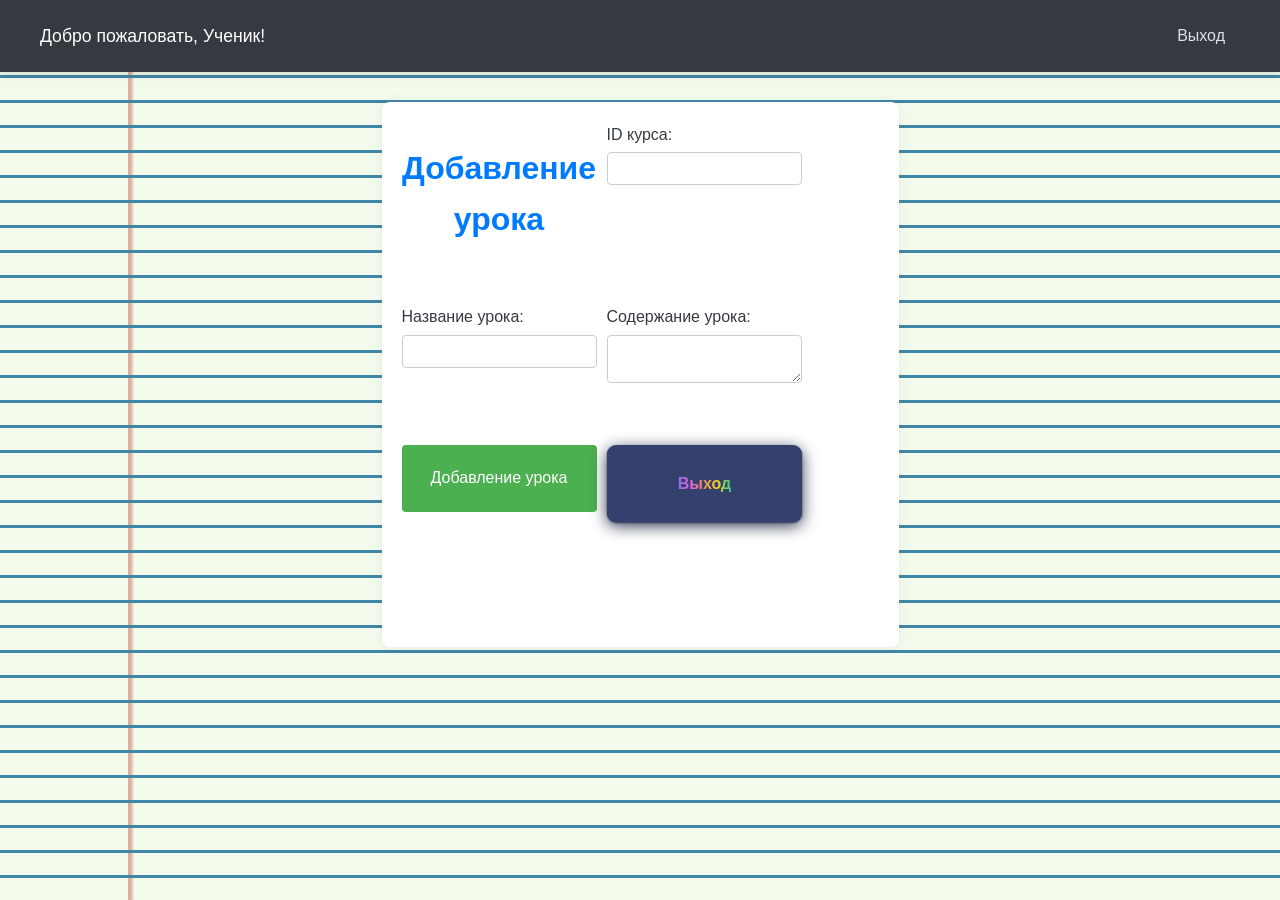
==== assets/asset_2.html @ 4a4d155e "9.4.5.004 переделка" ====
<!DOCTYPE html>
<html lang="ru">

<head>

    <meta charset="UTF-8">
    <title>Редактирование ФИО пользователя</title>
    <link rel="stylesheet" href="../css/style.css">
</head>
<header>
    <div class="nav-bar">
        <span>Добро пожаловать, Ученик!</span>
        <a href="----------------">Выход</a>

    </div>
</header>

<!DOCTYPE html>
<html lang="ru">

<head>
    <meta charset="UTF-8">
    <title>Редактирование ФИО пользователя</title>
    <style>
        main {
            background-color: #fff;
            padding: 20px;
            border-radius: 8px;
            box-shadow: 0 0 10px rgba(0, 0, 0, 0.1);
            max-width: 300px;
            min-width: 300px;
        }

        h1 {
            text-align: center;
            margin-bottom: 20px;
        }

        .form-group {
            margin-bottom: 15px;
        }

        label {
            display: block;
            margin-bottom: 5px;
        }

        input[type="text"],
        textarea {
            width: 100%;
            padding: 8px;
            box-sizing: border-box;
            border: 1px solid #ccc;
            border-radius: 4px;
        }

        .btn {
            display: block;
            width: 100%;
            padding: 10px;
            margin-bottom: 10px;
            border: none;
            border-radius: 4px;
            background-color: #4CAF50;
            color: white;
            cursor: pointer;
            font-size: 16px;
        }

        .btn:hover {
            background-color: #45a049;
        }

        .error-message {
            color: red;
            text-align: center;
            margin-top: 10px;
        }

        .success-message {
            color: green;
            text-align: center;
            margin-top: 10px;
        }

        .Regis-btn {
            font-size: 16px;
            font-weight: bold;
            color: #ff7576;
            background-color: #35416d;
            border: none;
            outline: none;
            cursor: pointer;
            padding: 12px 24px;
            position: relative;
            line-height: 24px;
            border-radius: 9px;
            box-shadow: 0px 1px 2px #333b58, 0px 4px 16px #363c55;
            transform-style: preserve-3d;
            transform: scale(var(--s, 1)) perspective(600px) rotateX(var(--rx, 0deg)) rotateY(var(--ry, 0deg));
            perspective: 600px;
            transition: transform 0.1s;
        }

        .Regis-btn:hover {
            --s: 1.05;
        }

        .Regis-btn:active {
            transform: translateY(2px);
        }

        .no-underline {
            text-decoration: none;
            background: linear-gradient(90deg, #866ee7, #ea60da, #ed8f57, #fbd41d, #2cca91);
            -webkit-background-clip: text;
            -webkit-text-fill-color: transparent;
            background-clip: text;
            display: inline-block;
        }

        .rainbow-hover:active {
            transition: 0.3s;
            transform: scale(0.93);
        }

        .container1 {
            width: 400px;
            height: 400px;
            display: grid;
            grid-template-columns: repeat(2, 1fr);
            gap: 10px;
        }

        .box {
            background-color: rgb(157, 241, 195);
            padding: 18px;
            text-align: center;
            font-size: 24px;
        }

        .ma {
            background-color: #fff;
            padding: 20px;
            border-radius: 8px;
            box-shadow: 0 0 10px rgba(116, 86, 86, 0.1);
            max-width: 477px;
            min-width: 300px;
            height: 505px;

        }
    </style>
</head>

<body class="container">
    <div class=>
        <main class="ma">
            <div class="container1">
                 <h1>Добавление урока</h1>
            <div class="form-group">
                <label for="course_id">ID курса:</label>
                <input type="text" id="course_id" name="course_id" required>
            </div>
            <div class="form-group">
                <label for="lesson_name">Название урока:</label>
                <input type="text" id="lesson_name" name="lesson_name" required>
            </div>
            <div class="form-group">
                <label for="lesson_content">Содержание урока:</label>
                <textarea id="lesson_content" name="lesson_content" required></textarea>
            </div>
            <button type="submit" name="add_bt" class="btn">Добавление урока</button>
            <button name="login_as_regist" class="Regis-btn">
                <a Href="http://localhost/15/your_project_folder/teacher/reposts_Html.php" class="no-underline">
                    Выход
                </a>
            </button>
            </div>
        </main>
    </div>
</body>

</html>

</html>
---- css/style.css ----
/* --- Общие стили --- */
body {
    font-family: 'Segoe UI', Tahoma, Geneva, Verdana, sans-serif;
    background-color: #f8f9fa;
    /* Светло-серый фон */
    background: #ced4da;
    color: #343a40;
    /* Темно-серый текст */
    margin: 0;
    padding: 0;
    line-height: 1.6;
}

header {
    background-color: #343a40;
    /* Темно-синий заголовок */
    color: #ffffff;

    padding: 15px 30px;
    box-shadow: 0 4px 8px rgba(0, 0, 0, 0.1);
    position: sticky;
    /* Фиксированный заголовок */
    top: 0;
    z-index: 1000;
}

.nav-bar {
    display: flex;
    justify-content: space-between;
    align-items: center;
    max-width: 1200px;
    margin: 0 auto;
}

.nav-bar span {
    font-size: 1.1rem;
    font-weight: 500;
}

.nav-bar a {
    color: #dee2e6;
    /* Светло-серый цвет ссылок */
    text-decoration: none;
    padding: 8px 15px;
    border-radius: 5px;
    transition: background-color 0.3s ease, color 0.3s ease;
    margin-left: 15px;
}

.nav-bar a:hover {
    background-color: #3674b3;
    /* Чуть светлее фон при наведении */
    color: #ffffff;
}

main {
    padding: 30px;
    max-width: 1200px;
    margin: 30px auto;
    background-color: #ffffff;
    /* Белый фон для основного контента */
    border-radius: 10px;
    box-shadow: 0 6px 12px rgba(0, 0, 0, 0.08);
}

h1,
h2,
h3,
h4 {
    color: #007bff;
    /* Яркий синий заголовок */
    margin-bottom: 20px;
    font-weight: 600;
}

/* --- Страница входа --- */
.login-container {
    max-width: 450px;
    margin: 100px auto;
    padding: 40px;
    background: #ffffff;
    border-radius: 12px;
    box-shadow: 0 10px 20px rgba(0, 0, 0, 0.15);
    text-align: center;
    border: 1px solid #e0e0e0;
}

.login-container h1 {
    color: #343a40;
    margin-bottom: 30px;
    font-size: 2rem;
}

.login-container form label {
    display: block;
    margin-top: 18px;
    text-align: left;
    font-weight: 600;
    color: #495057;
    font-size: 0.95rem;
}

.login-container form input[type="text"],
.login-container form input[type="password"] {
    width: 100%;
    padding: 15px;
    margin-top: 10px;
    border: 1px solid #ced4da;
    /* Светло-серый бордер */
    border-radius: 8px;
    box-sizing: border-box;
    font-size: 1.1rem;
    transition: border-color 0.2s ease, box-shadow 0.2s ease;
}

.login-container form input[type="text"]:focus,
.login-container form input[type="password"]:focus {
    border-color: #80bdff;
    box-shadow: 0 0 0 0.2rem rgba(0, 123, 255, 0.25);
    outline: none;
}

.login-container button {
    width: 100%;
    padding: 15px;
    background-color: #007bff;
    /* Ярко-синяя кнопка */
    color: white;
    border: none;
    border-radius: 8px;
    cursor: pointer;
    margin-top: 30px;
    font-size: 1.2rem;
    font-weight: 600;
    transition: background-color 0.3s ease, transform 0.2s ease;
}

.login-container button:hover {
    background-color: #0056b3;
    /* Темно-синий при наведении */
    transform: translateY(-2px);
}

.error {
    color: #dc3545;
    /* Красный текст ошибки */
    background-color: #f8d7da;
    /* Светло-красный фон */
    padding: 15px;
    border: 1px solid #f5c6cb;
    border-radius: 8px;
    margin-bottom: 25px;
    text-align: left;
    font-size: 0.95rem;
}

/* --- Карточки и секции --- */
.card {
    background: #ffffff;
    border: 1px solid #e0e0e0;
    padding: 30px;
    border-radius: 10px;
    box-shadow: 0 8px 16px rgba(0, 0, 0, 0.07);
    margin-bottom: 30px;
}

.form-section {
    border-left: 6px solid #28a745;
    
    /* Зеленый маркер для форм */
}

.card h3 {
    margin-top: 0;
    color: #28a745;
    /* Зеленый для заголовков секций */
    font-size: 1.7rem;
}

/* --- Кнопки --- */
.btn {
    display: inline-block;
    padding: 12px 22px;
    background-color: #007bff;
    color: white;
    text-decoration: none;
    border-radius: 6px;
    cursor: pointer;
    border: none;
    font-size: 1.05rem;
    font-weight: 500;
    transition: background-color 0.3s ease, transform 0.2s ease;
    margin-right: 15px;
    margin-bottom: 10px;
    /* Отступ для кнопок */
}

.btn:hover {
    background-color: #0056b3;
    transform: translateY(-1px);
}

.back-link {
    background-color: #6c757d;
    /* Серый цвет */
}

.back-link:hover {
    background-color: #5a6268;
}

.save-btn {
    background-color: #28a745;
    /* Зеленый для сохранения */
}

.save-btn:hover {
    background-color: #218838;
}

.view-btn {
    background-color: #ffc107;
    /* Желтый */
    color: #343a40;
}

.view-btn:hover {
    background-color: #e0a800;
    color: #343a40;
}

.no-underline {
    text-decoration: none;

}

/* --- Прогресс --- */
.progress-bar-container {
    width: 100%;
    background-color: #e9ecef;
    /* Очень светло-серый */
    border-radius: 12px;
    margin: 15px 0;
    overflow: hidden;
}

.progress-bar {
    height: 20px;
    background-color: #28a745;
    /* Зеленый прогресс */
    border-radius: 12px;
    transition: width 1s ease-in-out;
    text-align: center;
    color: white;
    line-height: 20px;
    font-size: 0.9rem;
    font-weight: 500;
}

.large .progress-bar {
    height: 30px;
    line-height: 30px;
    font-size: 1.1rem;
}

/* --- Списки уроков --- */
.lesson-list {
    list-style: none;
    padding: 0;
    margin-top: 20px;
}

.lesson-list li {
    display: flex;
    align-items: center;
    padding: 15px 0;
    border-bottom: 1px dashed #dee2e6;
}

.lesson-list li:last-child {
    border-bottom: none;
}

.lesson-title {
    flex-grow: 1;
    /* Занимает все доступное место */
    margin-right: 15px;
    font-weight: 500;
    font-size: 1.05rem;
}

.completed {
    color: #28a745;
    /* Зеленый */
    font-weight: bold;
    font-size: 0.9rem;
    margin-left: 15px;
}

.upcoming {
    color: #6c757d;
    /* Серый */
    font-size: 0.9rem;
    margin-left: 15px;
}

/* --- Таблицы Отчетов --- */
.grade-table {
    width: 100%;
    border-collapse: collapse;
    margin-top: 20px;
}

.grade-table th,
.grade-table td {
    border: 1px solid #dee2e6;
    padding: 15px;
    text-align: left;
}

.grade-table th {
    background-color: #e9ecef;
    font-weight: bold;
    color: #495057;
}

.grade-table input[type="number"] {
    width: 90px;
    padding: 10px;
    border: 1px solid #ced4da;
    border-radius: 5px;
    font-size: 1rem;
}

/* --- Разное --- */
.actions {
    white-space: nowrap;
}

.rainbow-hover {
    font-size: 16px;
    font-weight: 700;
    color: #ff7576;
    background-color: #2B3044;
    border: none;
    outline: none;
    cursor: pointer;
    padding: 12px 24px;
    position: relative;
    line-height: 24px;
    border-radius: 9px;
    box-shadow: 0px 1px 2px #2B3044,
        0px 4px 16px #2B3044;
    transform-style: preserve-3d;
    transform: scale(var(--s, 1)) perspective(600px) rotateX(var(--rx, 0deg)) rotateY(var(--ry, 0deg));
    perspective: 600px;
    transition: transform 0.1s;
}

.sp {
    background: #c2bae6;
        
    -webkit-background-clip: text;
    -webkit-text-fill-color: transparent;
    background-clip: text;
    text-decoration-color: transparent;
    display: block;
}

.rainbow-hover:active {
    transition: 0.3s;
    transform: scale(0.93);
}

.card {
    background-color: #fff;
    padding: 20px;
    border-radius: 8px;
    box-shadow: 0 0 10px rgba(0, 0, 0, 0.1);
    width: 1000px;
}

.form-section h3 {
    text-align: center;
    margin-bottom: 20px;
}

.form-section form {
    display: flex;
    flex-direction: column;
}

.form-section label {
    margin-bottom: 5px;
    font-weight: bold;
}

.form-section select,
.form-section input {
    padding: 8px;
    margin-bottom: 15px;
    border: 1px solid #ccc;
    border-radius: 4px;
}

.form-section button {
    padding: 10px;
    border: none;
    border-radius: 4px;
    background-color: #4CAF50;
    color: white;
    cursor: pointer;
    font-size: 16px;
}

.form-section button:hover {
    background-color: #45a049;
}

.error-message {
    color: red;
    text-align: center;
    margin-top: 10px;
}

.success-message {
    color: green;
    text-align: center;
    margin-top: 10px;
}

.report-form-container {
    display: none;
    /* Скрываем форму отчета по умолчанию */
    margin-top: 20px;
}

.report-table {
    width: 100%;
    border-collapse: collapse;
    margin-top: 20px;
}

.report-table th,
.report-table td {
    border: 1px solid #ddd;
    padding: 8px;
    text-align: left;
}

.report-table th {
    background-color: #f2f2f2;
}

.download-btn {
    margin-top: 20px;
    padding: 10px;
    border: none;
    border-radius: 4px;
    background-color: #2196F3;
    color: white;
    cursor: pointer;
    font-size: 16px;
}

.download-btn:hover {
    background-color: #0b7dda;
}

.show-report {
    display: block;
    /* Отображаем форму отчета если show_report_form = true */
}
.container {
  width: 100%;
  height: 100%;
  background: linear-gradient(#3f87a6 10%, #ebf8e1a2 10%),
    linear-gradient(to right, #ebf8e100 10%, #c73030 10% 10.2%, #ebf8e100 10.5%);
  background-size: 100% 25px, 100% 100%;
  background-repeat: repeat;
  /* Add your background pattern here */
}
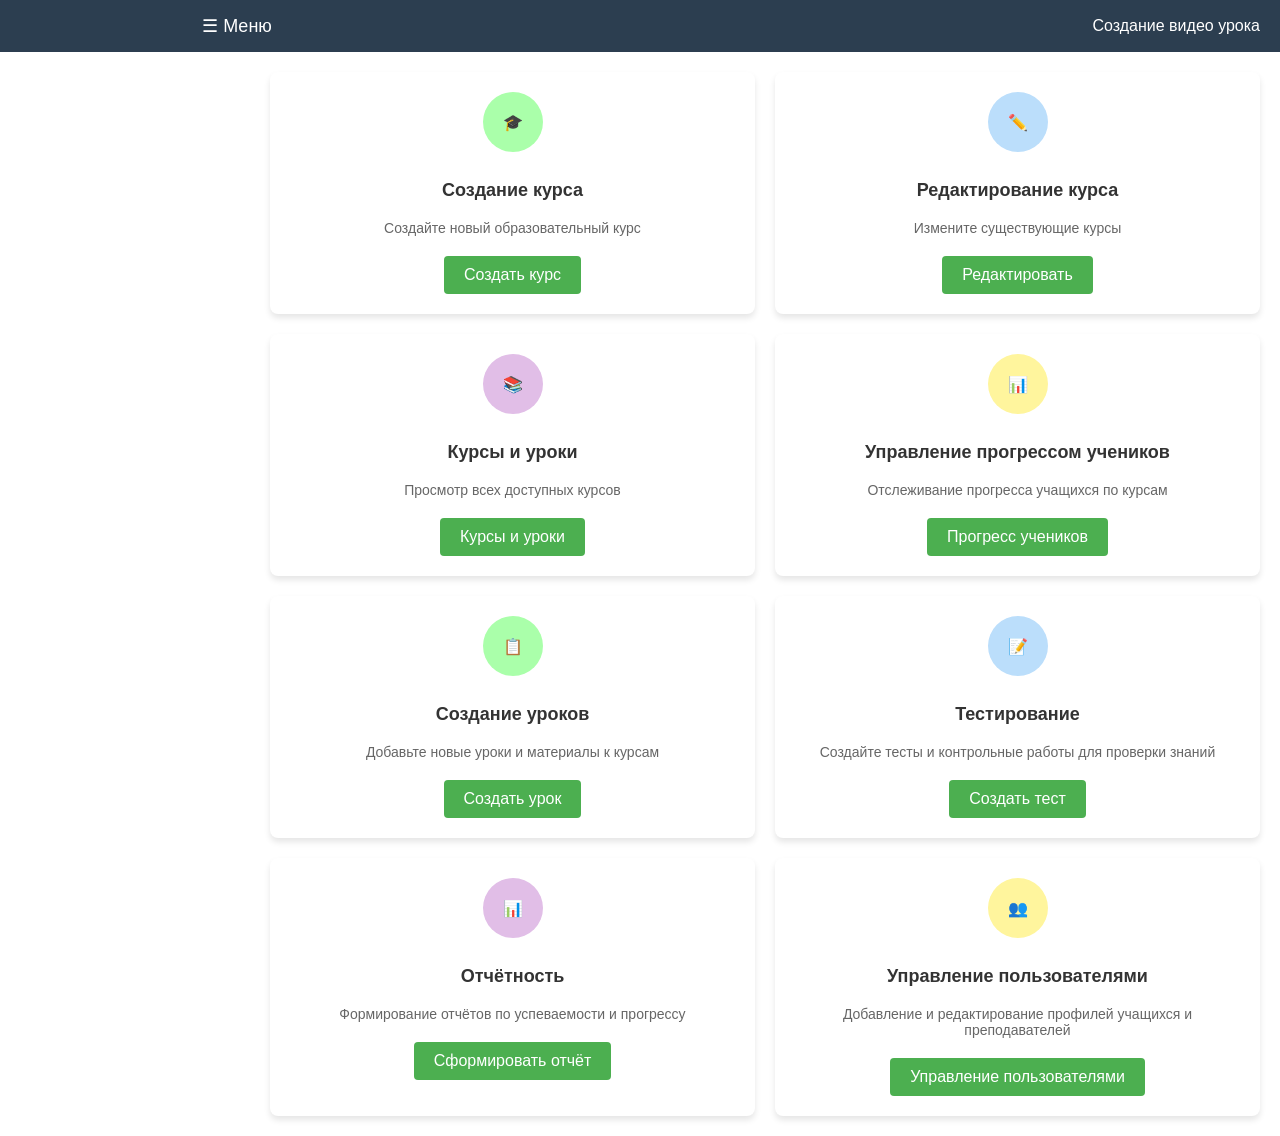
==== commit acc670e7: "0.9.8 доделка 2" ====
--- a/assets/asset_2.html
+++ b/assets/asset_2.html
@@ -1,185 +1,257 @@
 <!DOCTYPE html>
 <html lang="ru">
-
-<head>
-
-    <meta charset="UTF-8">
-    <title>Редактирование ФИО пользователя</title>
-    <link rel="stylesheet" href="../css/style.css">
-</head>
-<header>
-    <div class="nav-bar">
-        <span>Добро пожаловать, Ученик!</span>
-        <a href="----------------">Выход</a>
-
-    </div>
-</header>
-
-<!DOCTYPE html>
-<html lang="ru">
-
 <head>
     <meta charset="UTF-8">
-    <title>Редактирование ФИО пользователя</title>
+    <title>Интерактивная образовательная платформа</title>
     <style>
-        main {
-            background-color: #fff;
+        body {
+            font-family: Arial, sans-serif;
+            background: url("[data-uri]") repeat;
+            margin: 0;
+            padding: 0;
+        }
+
+        /* Стили навигационной панели */
+        .nav-bar {
+            background-color: #2c3e50;
+            color: white;
+            padding: 10px 20px;
+            display: flex;
+            justify-content: space-between;
+            align-items: center;
+        }
+        .nav-bar button {
+            background: none;
+            border: none;
+            color: white;
+            font-size: 18px;
+            cursor: pointer;
+        }
+
+        /* Стили боковой панели */
+        .sidebar {
+            height: 100vh;
+            width: 250px;
+            position: fixed;
+            z-index: 1000;
+            top: 0;
+            left: 0;
+            background-color: #34495e;
+            overflow-x: hidden;
+            transition: 0.5s;
+            padding-top: 15px;
+        }
+        .sidebar.closed {
+            transform: translateX(-250px);
+        }
+        .sidebar a {
+            padding: 15px 25px;
+            text-decoration: none;
+            font-size: 16px;
+            color: #ecf0f1;
+            display: block;
+            transition: 0.3s;
+        }
+        .sidebar a:hover {
+            background-color: #4a637a;
+        }
+        .sidebar .closebtn {
+            position: absolute;
+            top: 10px;
+            right: 25px;
+            font-size: 36px;
+            cursor: pointer;
+            color: #ecf0f1;
+        }
+        .openbtn {
+            font-size: 22px;
+            cursor: pointer;
+            background: none;
+            border: none;
+            color: white;
+            padding: 5px 10px;
+            transition: 0.3s;
+            width: 35%;
+        }
+        .openbtn:hover {
+            background-color: #34495e;
+        }
+
+        /* Стили карточек */
+        .container {
+            display: grid;
+            grid-template-columns: repeat(2, 1fr);
+            gap: 20px;
             padding: 20px;
+            margin-left: 250px; /* Отступ для боковой панели */
+        }
+        .card {
+            background-color: white;
             border-radius: 8px;
-            box-shadow: 0 0 10px rgba(0, 0, 0, 0.1);
-            max-width: 300px;
-            min-width: 300px;
-        }
-
-        h1 {
+            padding: 20px;
+            box-shadow: 0 4px 6px rgba(0, 0, 0, 0.1);
+            text-align: center;
+            display: flex;
+            flex-direction: column;
+            align-items: center;
+        }
+        .card-icon {
+            width: 60px;
+            height: 60px;
+            background-color: #d1e9ff;
+            border-radius: 50%;
+            display: flex;
+            justify-content: center;
+            align-items: center;
+            margin-bottom: 10px;
+        }
+        .card-title {
+            font-size: 18px;
+            font-weight: bold;
+            color: #333;
+            margin-bottom: 5px;
+        }
+        .card-desc {
+            color: #666;
+            font-size: 14px;
             text-align: center;
             margin-bottom: 20px;
         }
-
-        .form-group {
-            margin-bottom: 15px;
-        }
-
-        label {
-            display: block;
-            margin-bottom: 5px;
-        }
-
-        input[type="text"],
-        textarea {
-            width: 100%;
-            padding: 8px;
-            box-sizing: border-box;
-            border: 1px solid #ccc;
-            border-radius: 4px;
-        }
-
-        .btn {
-            display: block;
-            width: 100%;
-            padding: 10px;
-            margin-bottom: 10px;
+        .card-btn {
+            background-color: #4CAF50;
+            color: white;
+            padding: 10px 20px;
             border: none;
             border-radius: 4px;
-            background-color: #4CAF50;
-            color: white;
             cursor: pointer;
             font-size: 16px;
-        }
-
-        .btn:hover {
+            width: 100%;
+        }
+        .card-btn:hover {
             background-color: #45a049;
         }
 
-        .error-message {
-            color: red;
-            text-align: center;
-            margin-top: 10px;
-        }
-
-        .success-message {
-            color: green;
-            text-align: center;
-            margin-top: 10px;
-        }
-
-        .Regis-btn {
-            font-size: 16px;
-            font-weight: bold;
-            color: #ff7576;
-            background-color: #35416d;
-            border: none;
-            outline: none;
-            cursor: pointer;
-            padding: 12px 24px;
-            position: relative;
-            line-height: 24px;
-            border-radius: 9px;
-            box-shadow: 0px 1px 2px #333b58, 0px 4px 16px #363c55;
-            transform-style: preserve-3d;
-            transform: scale(var(--s, 1)) perspective(600px) rotateX(var(--rx, 0deg)) rotateY(var(--ry, 0deg));
-            perspective: 600px;
-            transition: transform 0.1s;
-        }
-
-        .Regis-btn:hover {
-            --s: 1.05;
-        }
-
-        .Regis-btn:active {
-            transform: translateY(2px);
-        }
-
-        .no-underline {
-            text-decoration: none;
-            background: linear-gradient(90deg, #866ee7, #ea60da, #ed8f57, #fbd41d, #2cca91);
-            -webkit-background-clip: text;
-            -webkit-text-fill-color: transparent;
-            background-clip: text;
-            display: inline-block;
-        }
-
-        .rainbow-hover:active {
-            transition: 0.3s;
-            transform: scale(0.93);
-        }
-
-        .container1 {
-            width: 400px;
-            height: 400px;
-            display: grid;
-            grid-template-columns: repeat(2, 1fr);
-            gap: 10px;
-        }
-
-        .box {
-            background-color: rgb(157, 241, 195);
-            padding: 18px;
-            text-align: center;
-            font-size: 24px;
-        }
-
-        .ma {
-            background-color: #fff;
-            padding: 20px;
-            border-radius: 8px;
-            box-shadow: 0 0 10px rgba(116, 86, 86, 0.1);
-            max-width: 477px;
-            min-width: 300px;
-            height: 505px;
-
-        }
+        /* Дополнительные иконки для карточек */
+        .green-icon { background-color: #aaffaa; }
+        .blue-icon { background-color: #bbdefb; }
+        .purple-icon { background-color: #e1bee7; }
+        .yellow-icon { background-color: #fff59d; }
     </style>
 </head>
-
-<body class="container">
-    <div class=>
-        <main class="ma">
-            <div class="container1">
-                 <h1>Добавление урока</h1>
-            <div class="form-group">
-                <label for="course_id">ID курса:</label>
-                <input type="text" id="course_id" name="course_id" required>
-            </div>
-            <div class="form-group">
-                <label for="lesson_name">Название урока:</label>
-                <input type="text" id="lesson_name" name="lesson_name" required>
-            </div>
-            <div class="form-group">
-                <label for="lesson_content">Содержание урока:</label>
-                <textarea id="lesson_content" name="lesson_content" required></textarea>
-            </div>
-            <button type="submit" name="add_bt" class="btn">Добавление урока</button>
-            <button name="login_as_regist" class="Regis-btn">
-                <a Href="http://localhost/15/your_project_folder/teacher/reposts_Html.php" class="no-underline">
-                    Выход
-                </a>
-            </button>
-            </div>
-        </main>
+<body>
+    <!-- Боковая панель -->
+    <div id="mySidebar" class="sidebar closed">
+        <a href="javascript:void(0)" class="closebtn" id="closeBtn">×</a>
+        <a href="/teacher/asset_srt.html">Главная</a>
+        <a href="/teacher/UrokiPlus.php">Уроки</a>
+        <a href="/teacher/ProgressSt.php">Прогресс</a>
+        <a href="/teacher/report_settings.php">Отчёты</a>
+        <hr style="border-color: #4a637a; margin: 10px 20px;">
+        <a href="/login.php" class="Regis-btn">Выход</a>
     </div>
+
+    <!-- Верхняя панель навигации -->
+    <div class="nav-bar">
+        <button class="openbtn" id="openBtn">☰ Меню</button>
+        <span>Создание видео урока</span>
+    </div>
+
+    <!-- Основной контент с карточками -->
+    <div class="container">
+        <div class="card">
+            <div class="card-icon green-icon">🎓</div>
+            <h3 class="card-title">Создание курса</h3>
+            <p class="card-desc">Создайте новый образовательный курс</p>
+            <a href="/teacher/create_course.php">
+                <button type="button" class="card-btn">Создать курс</button>
+            </a>
+        </div>
+
+        <div class="card">
+            <div class="card-icon blue-icon">✏️</div>
+            <h3 class="card-title">Редактирование курса</h3>
+            <p class="card-desc">Измените существующие курсы</p>
+            <a href="/teacher/Redakt_Kurs.php">
+                <button type="button" class="card-btn">Редактировать</button>
+            </a>
+        </div>
+
+        <div class="card">
+            <div class="card-icon purple-icon">📚</div>
+            <h3 class="card-title">Курсы и уроки</h3>
+            <p class="card-desc">Просмотр всех доступных курсов</p>
+            <a href="/teacher/UrokiPlus.php">
+                <button type="button" class="card-btn">Курсы и уроки</button>
+            </a>
+        </div>
+
+        <div class="card">
+            <div class="card-icon yellow-icon">📊</div>
+            <h3 class="card-title">Управление прогрессом учеников</h3>
+            <p class="card-desc">Отслеживание прогресса учащихся по курсам</p>
+            <a href="/teacher/ProgressSt.php">
+                <button type="button" class="card-btn">Прогресс учеников</button>
+            </a>
+        </div>
+
+        <div class="card">
+            <div class="card-icon green-icon">📋</div>
+            <h3 class="card-title">Создание уроков</h3>
+            <p class="card-desc">Добавьте новые уроки и материалы к курсам</p>
+            <a href="/teacher/create_lesson.php">
+                <button type="button" class="card-btn">Создать урок</button>
+            </a>
+        </div>
+
+        <div class="card">
+            <div class="card-icon blue-icon">📝</div>
+            <h3 class="card-title">Тестирование</h3>
+            <p class="card-desc">Создайте тесты и контрольные работы для проверки знаний</p>
+            <a href="/teacher/create_test.php">
+                <button type="button" class="card-btn">Создать тест</button>
+            </a>
+        </div>
+
+        <div class="card">
+            <div class="card-icon purple-icon">📊</div>
+            <h3 class="card-title">Отчётность</h3>
+            <p class="card-desc">Формирование отчётов по успеваемости и прогрессу</p>
+            <a href="/teacher/report_settings.php">
+                <button type="button" class="card-btn">Сформировать отчёт</button>
+            </a>
+        </div>
+
+        <div class="card">
+            <div class="card-icon yellow-icon">👥</div>
+            <h3 class="card-title">Управление пользователями</h3>
+            <p class="card-desc">Добавление и редактирование профилей учащихся и преподавателей</p>
+            <a href="/teacher/manage_users.php">
+                <button type="button" class="card-btn">Управление пользователями</button>
+            </a>
+        </div>
+    </div>
+
+    <script>
+        // JavaScript для управления боковой панелью
+        document.getElementById('openBtn').addEventListener('click', function() {
+            document.getElementById('mySidebar').classList.remove('closed');
+        });
+
+        document.getElementById('closeBtn').addEventListener('click', function() {
+            document.getElementById('mySidebar').classList.add('closed');
+        });
+
+        // Закрытие боковой панели при клике вне её области
+        document.addEventListener('click', function(event) {
+            const sidebar = document.getElementById('mySidebar');
+            const openBtn = document.getElementById('openBtn');
+
+            if (!sidebar.contains(event.target) &&
+                !openBtn.contains(event.target) &&
+                !sidebar.classList.contains('closed')) {
+                sidebar.classList.add('closed');
+            }
+        });
+    </script>
 </body>
-
-</html>
-
 </html>
